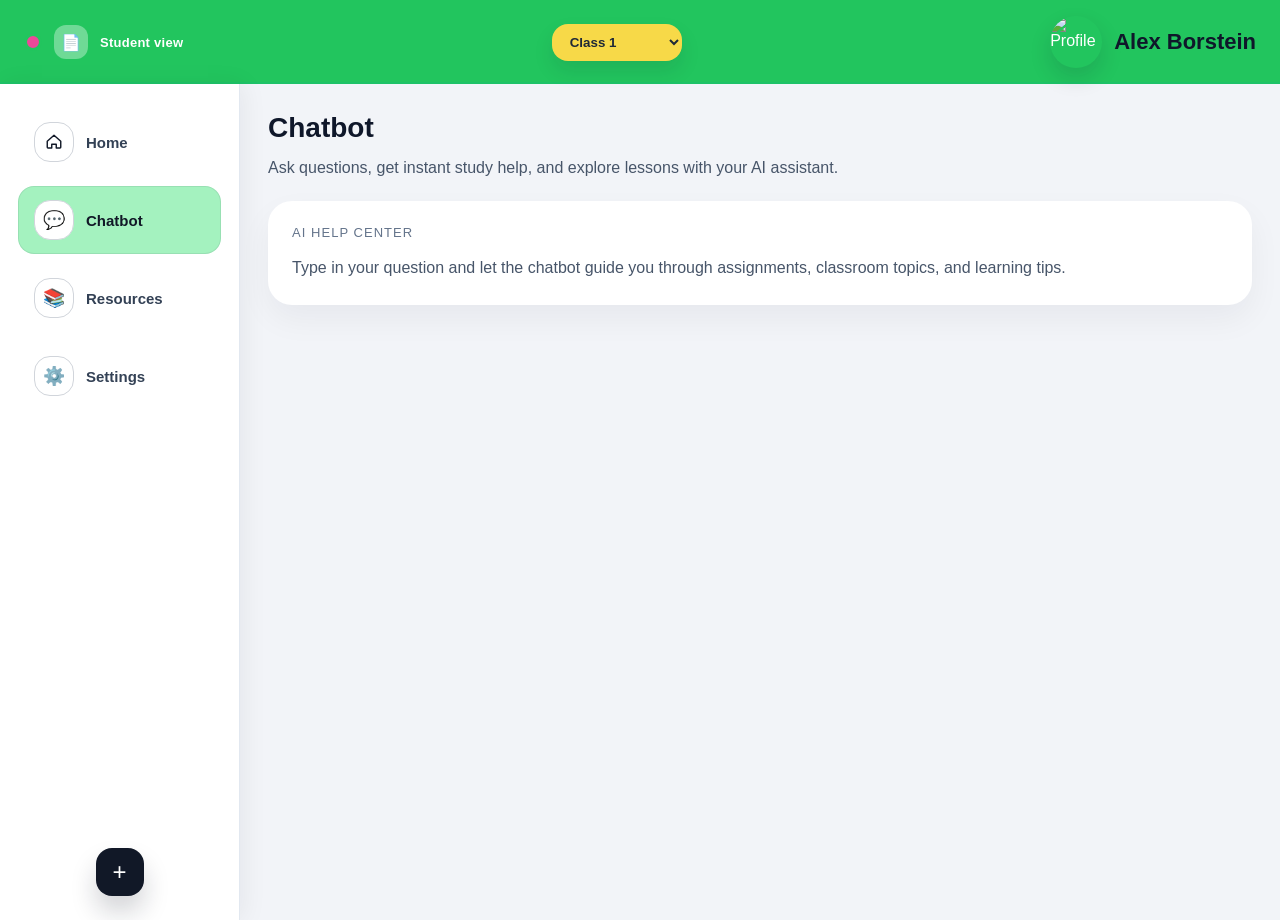
==== chatbot.html @ 2f0c3690 "Made some change Co-authored-by: Copilot <copilot@github.com>" ====
﻿<!DOCTYPE html>
<html>
<head>
  <title>Student Chatbot</title>
  <link rel="stylesheet" href="style.css">
  <link rel="icon" type="image/png" href="assets/logo.png">
</head>

<body>

  <header class="top-bar">
    <div class="top-left">
      <div class="status-dot"></div>
      <div class="top-icon">📄</div>
      <div class="top-label">Student view</div>
    </div>
    <div class="top-center">
      <select class="dropdown">
        <option>Class 1</option>
        <option>Class 2</option>
        <option>Class 3</option>
      </select>
    </div>
    <div class="top-right">
      <img src="assets/profile.png" alt="Profile" class="profile-avatar">
      <span class="profile-name">Alex Borstein</span>
    </div>
  </header>

  <div class="container">
    <aside class="sidebar">
      <nav>
        <a href="index.html" class="nav-item">
          <span class="nav-icon home-icon">
            <svg viewBox="0 0 24 24" fill="none" stroke="currentColor" stroke-width="1.9" stroke-linecap="round" stroke-linejoin="round">
              <path d="M3 11L12 3l9 8v8a1 1 0 0 1-1 1h-5v-5H9v5H4a1 1 0 0 1-1-1v-8Z" />
            </svg>
          </span>
          Home
        </a>
        <a href="chatbot.html" class="nav-item active">
          <span class="nav-icon">💬</span>
          Chatbot
        </a>
        <a href="resources.html" class="nav-item">
          <span class="nav-icon">📚</span>
          Resources
        </a>
        <a href="settings.html" class="nav-item">
          <span class="nav-icon">⚙️</span>
          Settings
        </a>
      </nav>
      <div class="sidebar-footer">
        <button class="add-button">+</button>
      </div>
    </aside>
    <main class="content">
      <div class="page-intro">
        <h1>Chatbot</h1>
        <p>Ask questions, get instant study help, and explore lessons with your AI assistant.</p>
      </div>
      <article class="card">
        <div class="card-title">AI Help Center</div>
        <p class="card-text">Type in your question and let the chatbot guide you through assignments, classroom topics, and learning tips.</p>
      </article>
    </main>
  </div>

</body>
</html>
---- style.css ----
﻿* {
  box-sizing: border-box;
}

body {
  margin: 0;
  font-family: 'Inter', Arial, sans-serif;
  background: #f2f4f8;
  color: #1f2937;
}

button,
input,
select {
  font-family: inherit;
}

.top-bar {
  display: flex;
  align-items: center;
  justify-content: space-between;
  padding: 16px 24px;
  background: #22c55e;
  color: #ffffff;
  min-height: 64px;
  box-shadow: inset 0 -2px 0 rgba(16, 185, 129, 0.25);
}

.top-left,
.top-right {
  display: flex;
  align-items: center;
  gap: 12px;
}

.top-center {
  flex: 1;
  display: flex;
  justify-content: center;
}

.status-dot {
  width: 18px;
  height: 18px;
  border-radius: 50%;
  background: #ec4899;
  border: 3px solid #22c55e;
}

.top-icon {
  width: 34px;
  height: 34px;
  display: grid;
  place-items: center;
  background: rgba(255, 255, 255, 0.35);
  border-radius: 12px;
  font-size: 16px;
}

.top-label {
  font-weight: 700;
  font-size: 13px;
  letter-spacing: 0.02em;
}

.dropdown {
  padding: 10px 14px;
  border-radius: 16px;
  border: none;
  background-color: #f7d948;
  color: #1f2937;
  font-weight: 700;
  min-width: 130px;
  box-shadow: 0 10px 20px rgba(15, 23, 42, 0.1);
}

.profile-avatar {
  width: 52px;
  height: 52px;
  border-radius: 50%;
  object-fit: cover;
  box-shadow: 0 10px 22px rgba(15, 23, 42, 0.14);
}

.profile-name {
  font-size: 22px;
  font-weight: 700;
  color: #0f172a;
}

.container {
  display: grid;
  grid-template-columns: 240px 1fr;
  min-height: calc(100vh - 64px);
}

.sidebar {
  padding: 24px 18px;
  background: #ffffff;
  border-right: 1px solid #e2e8f0;
  box-shadow: 4px 0 24px rgba(15, 23, 42, 0.06);
  display: flex;
  flex-direction: column;
  justify-content: space-between;
}

nav {
  display: flex;
  flex-direction: column;
  gap: 10px;
}

.nav-item {
  display: flex;
  align-items: center;
  gap: 12px;
  padding: 14px 16px;
  border-radius: 16px;
  text-decoration: none;
  color: #334155;
  font-size: 15px;
  font-weight: 700;
  transition: transform 0.2s ease, background 0.2s ease, box-shadow 0.2s ease;
}

.nav-item:hover {
  background: #f4f9f5;
  transform: translateX(2px);
}

.nav-item.active {
  background: #a4f2bf;
  color: #111827;
  box-shadow: inset 0 0 0 1px rgba(15, 23, 42, 0.08);
}

.nav-icon {
  width: 40px;
  height: 40px;
  display: grid;
  place-items: center;
  border-radius: 16px;
  background: #ffffff;
  color: #111827;
  font-size: 18px;
  border: 1px solid #d1d5db;
}

.nav-item.active .nav-icon {
  background: #ffffff;
  border-color: #d1d5db;
}

.nav-item .nav-icon svg {
  width: 18px;
  height: 18px;
}

.sidebar-footer {
  display: flex;
  justify-content: center;
  margin-top: 16px;
}

.add-button {
  width: 48px;
  height: 48px;
  border-radius: 16px;
  border: none;
  background: #111827;
  color: white;
  font-size: 24px;
  cursor: pointer;
  box-shadow: 0 16px 26px rgba(17, 24, 39, 0.18);
}

.content {
  padding: 28px 28px 32px 28px;
}

.page-intro {
  margin-bottom: 20px;
}

.page-intro h1 {
  margin: 0;
  font-size: 28px;
  color: #0f172a;
}

.page-intro p {
  margin: 10px 0 0;
  color: #475569;
  max-width: 620px;
  line-height: 1.7;
}

.card-text {
  margin: 14px 0 0;
  color: #475569;
  line-height: 1.7;
}

.dashboard-grid {
  display: grid;
  gap: 18px;
  grid-template-columns: 1fr 0.9fr;
}

.summary-cards,
.side-cards {
  display: grid;
  gap: 20px;
}

.summary-cards {
  grid-template-columns: repeat(3, minmax(0, 1fr));
}

.card {
  background: white;
  border-radius: 24px;
  padding: 24px;
  box-shadow: 0 14px 32px rgba(15, 23, 42, 0.05);
}

.card-title {
  display: block;
  margin-bottom: 14px;
  font-size: 13px;
  letter-spacing: 0.08em;
  text-transform: uppercase;
  color: #64748b;
}

.progress-card {
  position: relative;
}

.progress-gauge {
  position: relative;
  width: 100%;
  height: 100px;
  border-radius: 90px;
  background: #e2e8f0;
  overflow: hidden;
}

.gauge-fill {
  position: absolute;
  left: 0;
  top: 0;
  bottom: 0;
  width: 98%;
  background: linear-gradient(90deg, #22c55e, #14b8a6);
  border-radius: 90px;
}

.progress-gauge span {
  position: absolute;
  right: 16px;
  top: 50%;
  transform: translateY(-50%);
  font-size: 28px;
  font-weight: 800;
  color: #0f172a;
}

.card-note {
  margin-top: 18px;
  color: #0f172a;
  font-weight: 700;
  letter-spacing: 0.02em;
}

.stat-card p,
.topic-card p,
.assignment-card p {
  margin: 0;
  line-height: 1.7;
  color: #475569;
}

.rings-card {
  display: flex;
  align-items: center;
  justify-content: center;
  min-height: 170px;
}

.ring-list {
  display: flex;
  align-items: center;
  justify-content: space-between;
  gap: 18px;
  width: 100%;
}

.ring-wrap {
  position: relative;
  width: 78px;
  height: 78px;
}

.ring {
  border-radius: 50%;
  position: absolute;
  top: 0;
  left: 0;
}

.ring.outer {
  width: 100%;
  height: 100%;
  opacity: 0.25;
}

.ring.inner {
  width: 48px;
  height: 48px;
  top: 15px;
  left: 15px;
}

.ring.pink.outer { background: #f472b6; }
.ring.pink.inner { background: #ec4899; }

.ring.blue.outer { background: #38bdf8; }
.ring.blue.inner { background: #0ea5e9; }

.ring.green.outer { background: #86efac; }
.ring.green.inner { background: #22c55e; }

.most-asked-card .bar-list {
  display: grid;
  gap: 14px;
}

.bar-item {
  display: flex;
  align-items: center;
  justify-content: space-between;
  padding: 16px;
  border-radius: 18px;
  color: white;
  font-weight: 700;
}

.bar-item.gold {
  background: linear-gradient(135deg, #eab308, #facc15);
}

.bar-item.blue {
  background: linear-gradient(135deg, #3b82f6, #0ea5e9);
}

.bar-item.red {
  background: linear-gradient(135deg, #ec4899, #f43f5e);
}

.bar-item.purple {
  background: linear-gradient(135deg, #a855f7, #d946ef);
}

.bar-item.teal {
  background: linear-gradient(135deg, #14b8a6, #06b6d4);
}

.graph-card {
  grid-column: 1 / -1;
  padding: 26px 26px 24px 26px;
  margin-top: 8px;
}

.graph-card .card-text {
  margin-top: 10px;
}

.graph-chart {
  display: flex;
  align-items: flex-end;
  gap: 8px;
  margin-top: 20px;
  min-height: 180px;
}

.graph-footer {
  margin-top: 16px;
  color: #64748b;
  font-size: 13px;
  letter-spacing: 0.02em;
  text-transform: uppercase;
}

.graph-card-wide {
  grid-column: 1 / -1;
  margin-top: 8px;
  padding: 26px 26px 24px 26px;
}

.subject-grid {
  display: grid;
  grid-template-columns: repeat(auto-fit, minmax(140px, 1fr));
  gap: 24px;
  margin-top: 24px;
}

.subject-item {
  display: flex;
  flex-direction: column;
  gap: 10px;
}

.subject-name {
  font-size: 13px;
  font-weight: 700;
  color: #334155;
}

.subject-bar {
  width: 100%;
  height: 20px;
  background: #e2e8f0;
  border-radius: 12px;
  overflow: hidden;
}

.subject-fill {
  height: 100%;
  background: linear-gradient(90deg, #22c55e, #10b981);
  border-radius: 12px;
}

.subject-score {
  font-size: 14px;
  font-weight: 800;
  color: #0f172a;
}

.time-graph-chart {
  display: flex;
  align-items: flex-end;
  gap: 5px;
  margin-top: 20px;
  min-height: 180px;
  padding: 16px 8px 8px;
  background: #f8fafc;
  border-radius: 16px;
}

.day-bar {
  flex: 1;
  min-height: 40px;
  border-radius: 12px 12px 0 0;
  background: #cbd5e1;
  position: relative;
}

.day-bar.weekend {
  background: #e0e7ff;
}

.day-bar span {
  position: absolute;
  top: 6px;
  left: 50%;
  transform: translateX(-50%);
  font-size: 9px;
  font-weight: 700;
  color: #0f172a;
  width: 100%;
  text-align: center;
}

.time-graph-footer {
  margin-top: 16px;
  color: #64748b;
  font-size: 13px;
  letter-spacing: 0.02em;
  text-transform: uppercase;
}

.search-card input {
  width: 100%;
  padding: 12px 14px;
  margin-top: 14px;
  border-radius: 12px;
  border: 1px solid #cbd5e1;
  background: #f8fafc;
}

.assignment-card {
  display: flex;
  flex-direction: column;
  justify-content: space-between;
  min-height: 210px;
}

.bar {
  flex: 1;
  min-height: 70px;
  border-radius: 16px 16px 0 0;
  background: #cbd5e1;
  position: relative;
}

.bar.highlight,
.bar.active {
  background: linear-gradient(180deg, #22c55e, #0f766e);
}

.bar span {
  position: absolute;
  top: 10px;
  left: 50%;
  transform: translateX(-50%);
  font-size: 10px;
  font-weight: 800;
  color: #0f172a;
}

.bottom-grid {
  display: grid;
  grid-template-columns: 1.4fr 0.95fr;
  gap: 18px;
}

.search-card input {
  width: 100%;
  padding: 14px 16px;
  margin-top: 14px;
  border-radius: 14px;
  border: 1px solid #d1d5db;
  background: #f8fafc;
}

.search-list {
  list-style: none;
  padding: 0;
  margin: 20px 0 0 0;
  display: grid;
  gap: 12px;
}

.search-list li {
  padding: 12px 16px;
  background: #eef2ff;
  border-radius: 14px;
  color: #0f172a;
}

.assignment-card {
  display: flex;
  flex-direction: column;
  justify-content: space-between;
  min-height: 210px;
}

.assignment-title {
  font-size: 13px;
  text-transform: uppercase;
  letter-spacing: 0.08em;
  color: #475569;
  margin-bottom: 14px;
}

.due-text {
  font-size: 15px;
  color: #334155;
  line-height: 1.7;
}

.upload-button {
  margin-top: 16px;
  padding: 12px 18px;
  border-radius: 999px;
  border: none;
  background: #10b981;
  color: white;
  font-weight: 700;
  cursor: pointer;
  transition: background 0.2s ease;
}

.upload-button:hover {
  background: #0f766e;
}

@media (max-width: 1200px) {
  .dashboard-grid {
    grid-template-columns: 1fr;
  }
  .bottom-grid {
    grid-template-columns: 1fr;
  }
  .summary-cards {
    grid-template-columns: 1fr;
  }
  .top-bar {
    flex-wrap: wrap;
    gap: 14px;
  }
  .container {
    grid-template-columns: 1fr;
  }
}
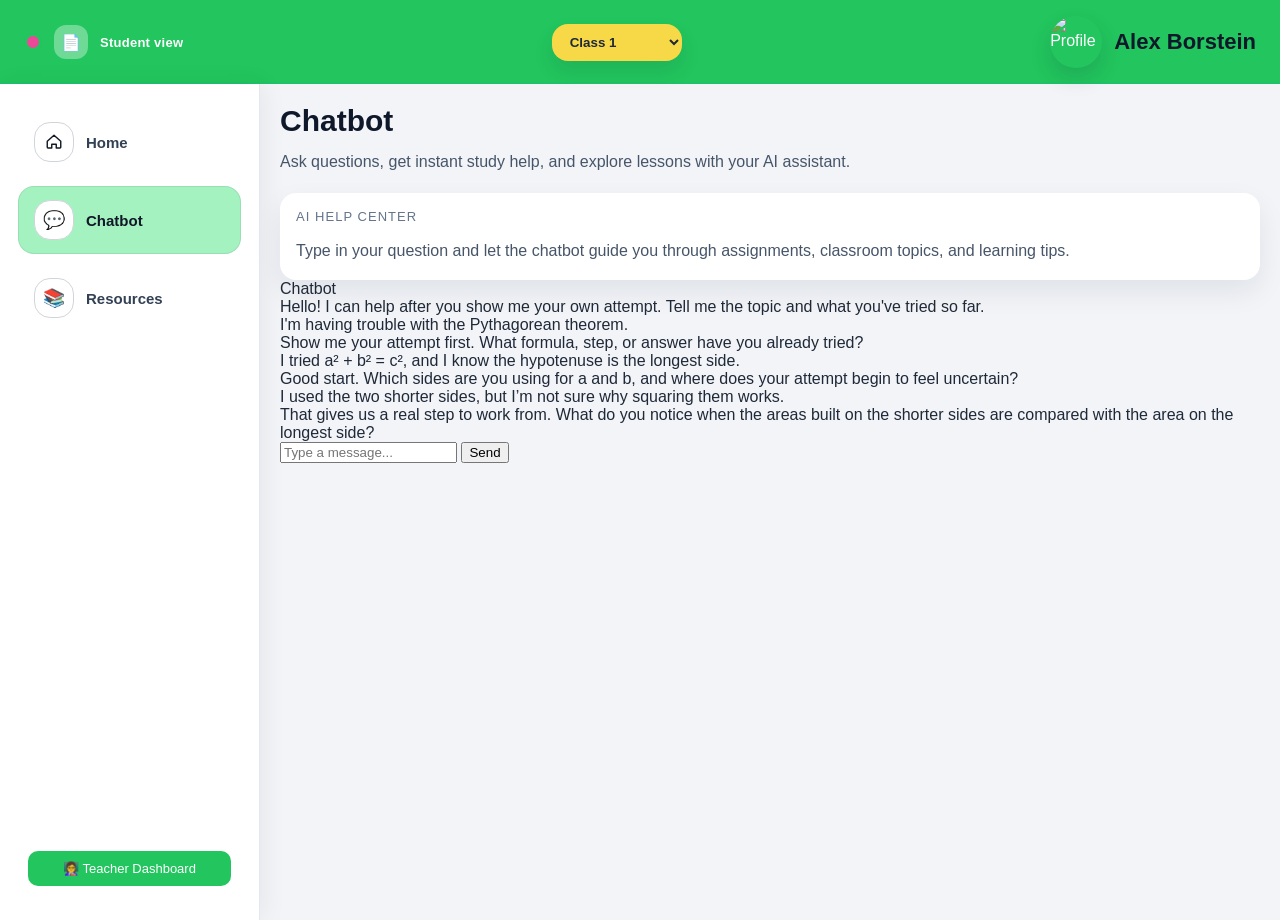
==== commit cc942c00: ""fixed framing issues and removed setting page"" ====
--- a/chatbot.html
+++ b/chatbot.html
@@ -2,9 +2,104 @@
 <html>
 <head>
   <title>Student Chatbot</title>
-  <link rel="stylesheet" href="style.css">
+  <link rel="stylesheet" href="css/style.css">
+  <link rel="stylesheet" href="css/chatbot.css">
   <link rel="icon" type="image/png" href="assets/logo.png">
 </head>
+
+<script>
+const tutorState = {
+    currentTopic: null,
+    hasAttempt: false
+};
+
+function sendMessage() {
+    let input = document.getElementById("userInput");
+    let message = input.value.trim();
+    if (message === "") return;
+
+    appendMessage("user", message);
+    input.value = "";
+
+    setTimeout(() => {
+        appendMessage("bot", generateSocraticReply(message));
+    }, 250);
+}
+
+function appendMessage(role, text) {
+    let chat = document.getElementById("chatMessages");
+    let msg = document.createElement("div");
+    msg.className = role;
+    msg.innerText = text;
+    chat.appendChild(msg);
+    chat.scrollTop = chat.scrollHeight;
+}
+
+function generateSocraticReply(text) {
+    let normalized = text.toLowerCase();
+    let detectedTopic = extractTopic(normalized);
+    let topic = detectedTopic || tutorState.currentTopic;
+    let hasAttempt = detectAttempt(normalized);
+    let asksForHelp = /\b(stuck|don't understand|dont understand|can't|cant|help me|how do i|how do we|why|what is|explain|solve|answer)\b/.test(normalized);
+    let lowEffortUncertainty = /\b(i'm not sure|im not sure|i'm lost|im lost|i don't know|idk|not sure)\b/.test(normalized);
+
+    if (detectedTopic) {
+        tutorState.currentTopic = detectedTopic;
+    }
+
+    if (hasAttempt) {
+        tutorState.hasAttempt = true;
+    }
+
+    if (/\b(hello|hi|hey|good morning|good afternoon|good evening)\b/.test(normalized)) {
+        return "Hi! What topic are you working on today? Try sharing what you think the answer might be or the step you already tried.";
+    }
+
+    if (/\b(thank|thanks|great|ok|okay|nice)\b/.test(normalized)) {
+        return "You’re welcome! Is there another step you want to explore or another topic you'd like to review?";
+    }
+
+    if ((asksForHelp || lowEffortUncertainty) && !tutorState.hasAttempt) {
+        if (topic) {
+            return `Before I help with ${topic}, show me your own attempt first. What answer did you try, or what first step have you already taken?`;
+        }
+        return "Show me your own attempt first. Tell me the topic, what answer you tried, or the first step you worked on.";
+    }
+
+    if (hasAttempt) {
+        if (topic) {
+            return `Nice, that gives us something to work with for ${topic}. Which part of your attempt feels strongest, and where do you think it starts to go off track?`;
+        }
+        return "Good, now we have an attempt to build from. Which step felt right, and where did you start getting stuck?";
+    }
+
+    if (/\b(i know|i understand|i think|i learned|i remember|i believe)\b/.test(normalized)) {
+        if (topic) {
+            return `That’s a useful start for ${topic}. What step would you try next before asking for the full explanation?`;
+        }
+        return "That’s a useful start. What step would you try next before asking for the full explanation?";
+    }
+
+    return topic
+        ? `What have you tried so far for ${topic}? I’ll jump in once you show me a step or an answer you already worked on.`
+        : "Tell me the topic and show me a step, idea, or answer you already tried so I can guide you from there.";
+}
+
+function extractTopic(text) {
+    let topics = ["pythagorean theorem", "triangle", "equation", "grammar", "essay", "photosynthesis", "algebra", "history", "chemistry", "fractions"];
+    for (let topic of topics) {
+        if (text.includes(topic)) return topic;
+    }
+    let match = text.match(/\b(on|about|with|in) ([a-z ]+)\b/);
+    return match ? match[2].trim() : null;
+}
+
+function detectAttempt(text) {
+    return /\b(i tried|i think|my answer|my attempt|i got|i used|i solved|i wrote|i worked out|i calculated|i started|first i|i know|i believe|i found|i did)\b/.test(text)
+        || /\d/.test(text)
+        || /[=+\-*/^]/.test(text);
+}
+</script>
 
 <body>
 
@@ -46,14 +141,10 @@
           <span class="nav-icon">📚</span>
           Resources
         </a>
-        <a href="settings.html" class="nav-item">
-          <span class="nav-icon">⚙️</span>
-          Settings
-        </a>
       </nav>
-      <div class="sidebar-footer">
-        <button class="add-button">+</button>
-      </div>
+      <a href="teacher-dashboard.html" class="teacher-btn">
+        👩‍🏫 Teacher Dashboard
+      </a>
     </aside>
     <main class="content">
       <div class="page-intro">
@@ -64,7 +155,28 @@
         <div class="card-title">AI Help Center</div>
         <p class="card-text">Type in your question and let the chatbot guide you through assignments, classroom topics, and learning tips.</p>
       </article>
+          <div class="chatbox">
+
+      <div class="chat-header">Chatbot</div>
+
+      <div class="chat-messages" id="chatMessages">
+        <div class="bot">Hello! I can help after you show me your own attempt. Tell me the topic and what you've tried so far.</div>
+        <div class="user">I'm having trouble with the Pythagorean theorem.</div>
+        <div class="bot">Show me your attempt first. What formula, step, or answer have you already tried?</div>
+        <div class="user">I tried a² + b² = c², and I know the hypotenuse is the longest side.</div>
+        <div class="bot">Good start. Which sides are you using for a and b, and where does your attempt begin to feel uncertain?</div>
+        <div class="user">I used the two shorter sides, but I’m not sure why squaring them works.</div>
+        <div class="bot">That gives us a real step to work from. What do you notice when the areas built on the shorter sides are compared with the area on the longest side?</div>
+      </div>
+
+      <div class="chat-input">
+        <input type="text" id="userInput" placeholder="Type a message...">
+        <button onclick="sendMessage()">Send</button>
+      </div>
     </main>
+
+
+  </div>
   </div>
 
 </body>
--- a/css/style.css
+++ b/css/style.css
@@ -0,0 +1,268 @@
+﻿* {
+  box-sizing: border-box;
+}
+
+body {
+  margin: 0;
+  font-family: 'Inter', Arial, sans-serif;
+  background: #f2f4f8;
+  color: #1f2937;
+}
+
+button,
+input,
+select {
+  font-family: inherit;
+}
+
+.top-bar {
+  display: flex;
+  align-items: center;
+  justify-content: space-between;
+  padding: 16px 24px;
+  background: #22c55e;
+  color: #ffffff;
+  min-height: 64px;
+  box-shadow: inset 0 -2px 0 rgba(16, 185, 129, 0.25);
+}
+
+.top-left,
+.top-right {
+  display: flex;
+  align-items: center;
+  gap: 12px;
+}
+
+.top-center {
+  flex: 1;
+  display: flex;
+  justify-content: center;
+}
+
+.status-dot {
+  width: 18px;
+  height: 18px;
+  border-radius: 50%;
+  background: #ec4899;
+  border: 3px solid #22c55e;
+}
+
+.top-icon {
+  width: 34px;
+  height: 34px;
+  display: grid;
+  place-items: center;
+  background: rgba(255, 255, 255, 0.35);
+  border-radius: 12px;
+  font-size: 16px;
+}
+
+.top-label {
+  font-weight: 700;
+  font-size: 13px;
+  letter-spacing: 0.02em;
+}
+
+.dropdown {
+  padding: 10px 14px;
+  border-radius: 16px;
+  border: none;
+  background-color: #f7d948;
+  color: #1f2937;
+  font-weight: 700;
+  min-width: 130px;
+  box-shadow: 0 10px 20px rgba(15, 23, 42, 0.1);
+}
+
+.profile-avatar {
+  width: 52px;
+  height: 52px;
+  border-radius: 50%;
+  object-fit: cover;
+  box-shadow: 0 10px 22px rgba(15, 23, 42, 0.14);
+}
+
+.profile-name {
+  font-size: 22px;
+  font-weight: 700;
+  color: #0f172a;
+}
+
+.container {
+  display: grid;
+  grid-template-columns: 240px 1fr;
+  min-height: calc(100vh - 64px);
+}
+
+.sidebar {
+  padding: 24px 18px;
+  background: #ffffff;
+  border-right: 1px solid #e2e8f0;
+  box-shadow: 4px 0 24px rgba(15, 23, 42, 0.06);
+  display: flex;
+  flex-direction: column;
+  justify-content: space-between;
+}
+
+nav {
+  display: flex;
+  flex-direction: column;
+  gap: 10px;
+}
+
+.container {
+  display: grid;
+  grid-template-columns: 260px minmax(0, 1fr);
+  min-height: calc(100vh - 64px);
+}
+
+@media (max-width: 1000px) {
+  .container {
+    grid-template-columns: 1fr;
+  }
+}
+
+.nav-item {
+  display: flex;
+  align-items: center;
+  gap: 12px;
+  padding: 14px 16px;
+  border-radius: 16px;
+  text-decoration: none;
+  color: #334155;
+  font-size: 15px;
+  font-weight: 700;
+  transition: transform 0.2s ease, background 0.2s ease, box-shadow 0.2s ease;
+}
+
+.nav-item:hover {
+  background: #f4f9f5;
+  transform: translateX(2px);
+}
+
+.nav-item.active {
+  background: #a4f2bf;
+  color: #111827;
+  box-shadow: inset 0 0 0 1px rgba(15, 23, 42, 0.08);
+}
+
+.nav-icon {
+  width: 40px;
+  height: 40px;
+  display: grid;
+  place-items: center;
+  border-radius: 16px;
+  background: #ffffff;
+  color: #111827;
+  font-size: 18px;
+  border: 1px solid #d1d5db;
+}
+
+.nav-item.active .nav-icon {
+  background: #ffffff;
+  border-color: #d1d5db;
+}
+
+.nav-item .nav-icon svg {
+  width: 18px;
+  height: 18px;
+}
+
+.sidebar-footer {
+  display: flex;
+  justify-content: center;
+  margin-top: 16px;
+}
+
+.add-button {
+  width: 48px;
+  height: 48px;
+  border-radius: 16px;
+  border: none;
+  background: #111827;
+  color: white;
+  font-size: 24px;
+  cursor: pointer;
+  box-shadow: 0 16px 26px rgba(17, 24, 39, 0.18);
+}
+
+
+.content {
+  padding: 20px 20px 28px;
+}
+
+.page-intro {
+  margin-bottom: 18px;
+}
+
+.page-intro h1 {
+  margin: 0;
+  font-size: 30px;
+  color: #0f172a;
+}
+
+.page-intro p {
+  margin: 10px 0 0;
+  color: #475569;
+  max-width: 620px;
+  line-height: 1.7;
+}
+
+.card-text {
+  margin: 12px 0 0;
+  color: #475569;
+  line-height: 1.6;
+}
+
+.dashboard-grid {
+  display: grid;
+  gap: 22px;
+  grid-template-columns: 1.1fr 1fr;
+}
+
+.summary-cards,
+.side-cards {
+  display: grid;
+  gap: 18px;
+}
+
+.summary-cards {
+  grid-template-columns: repeat(2, minmax(0, 1fr));
+}
+
+.card {
+  background: white;
+  border-radius: 16px;
+  padding: 16px;
+  box-shadow: 0 12px 28px rgba(15, 23, 42, 0.08);
+}
+
+.card-title {
+  display: block;
+  margin-bottom: 14px;
+  font-size: 13px;
+  letter-spacing: 0.08em;
+  text-transform: uppercase;
+  color: #64748b;
+}
+
+.teacher-btn {
+  display: flex;
+  align-items: center;
+  justify-content: center;
+  padding: 10px 12px;
+  margin: 10px;
+  background: #22c55e;
+  color: white;
+  border-radius: 10px;
+  font-size: 13px;
+  text-decoration: none;
+  font-weight: 500;
+  transition: 0.2s ease;
+}
+
+.teacher-btn:hover {
+  background: #16a34a;
+  transform: translateY(-2px);
+}
+
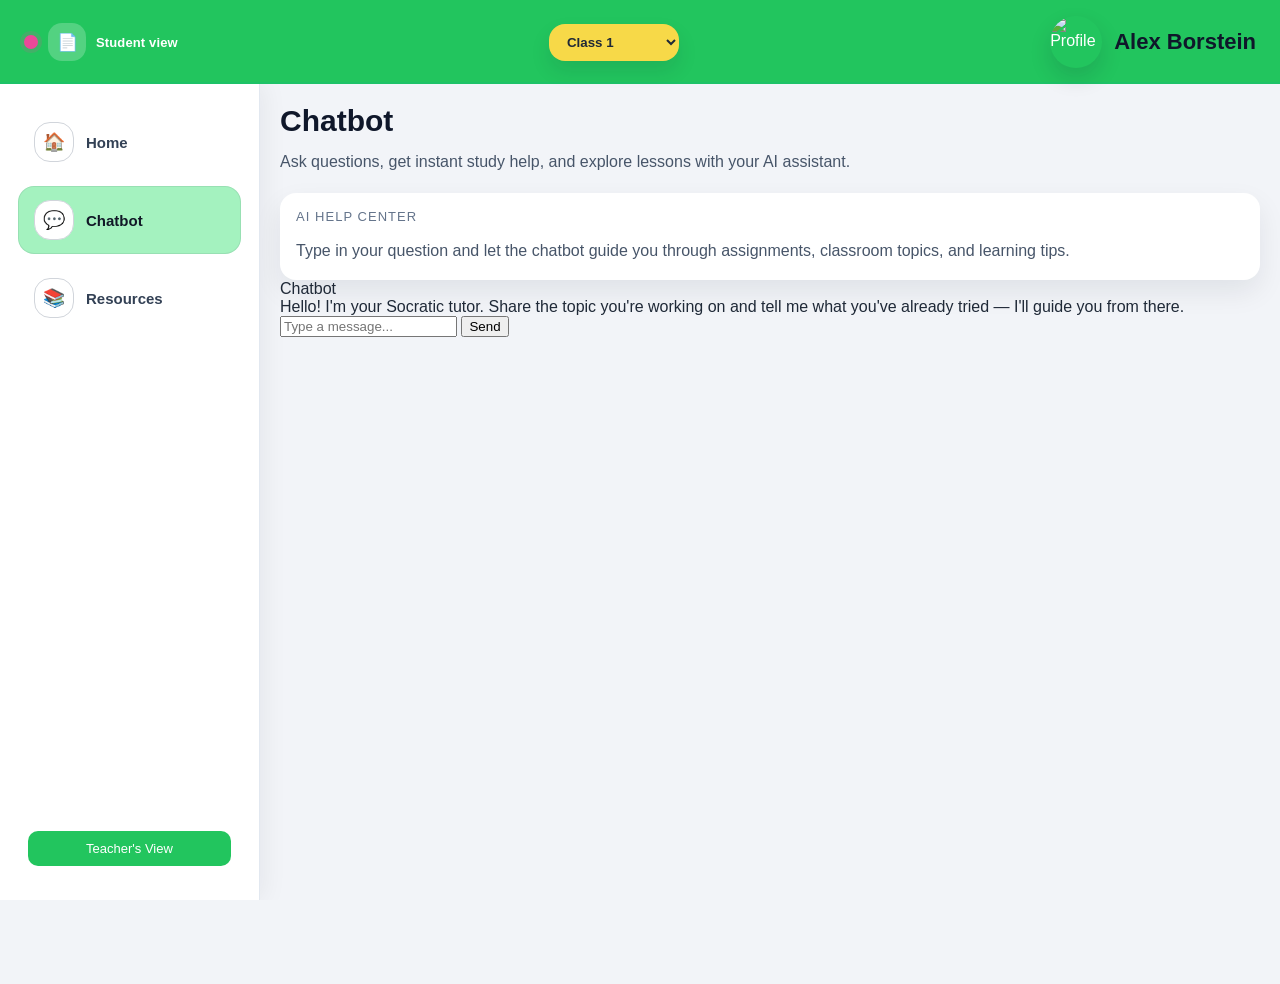
==== commit ca583289: "Merge branch 'main' of https://github.com/emaans101/Secure-AI-Project" ====
--- a/chatbot.html
+++ b/chatbot.html
@@ -7,100 +7,6 @@
   <link rel="icon" type="image/png" href="assets/logo.png">
 </head>
 
-<script>
-const tutorState = {
-    currentTopic: null,
-    hasAttempt: false
-};
-
-function sendMessage() {
-    let input = document.getElementById("userInput");
-    let message = input.value.trim();
-    if (message === "") return;
-
-    appendMessage("user", message);
-    input.value = "";
-
-    setTimeout(() => {
-        appendMessage("bot", generateSocraticReply(message));
-    }, 250);
-}
-
-function appendMessage(role, text) {
-    let chat = document.getElementById("chatMessages");
-    let msg = document.createElement("div");
-    msg.className = role;
-    msg.innerText = text;
-    chat.appendChild(msg);
-    chat.scrollTop = chat.scrollHeight;
-}
-
-function generateSocraticReply(text) {
-    let normalized = text.toLowerCase();
-    let detectedTopic = extractTopic(normalized);
-    let topic = detectedTopic || tutorState.currentTopic;
-    let hasAttempt = detectAttempt(normalized);
-    let asksForHelp = /\b(stuck|don't understand|dont understand|can't|cant|help me|how do i|how do we|why|what is|explain|solve|answer)\b/.test(normalized);
-    let lowEffortUncertainty = /\b(i'm not sure|im not sure|i'm lost|im lost|i don't know|idk|not sure)\b/.test(normalized);
-
-    if (detectedTopic) {
-        tutorState.currentTopic = detectedTopic;
-    }
-
-    if (hasAttempt) {
-        tutorState.hasAttempt = true;
-    }
-
-    if (/\b(hello|hi|hey|good morning|good afternoon|good evening)\b/.test(normalized)) {
-        return "Hi! What topic are you working on today? Try sharing what you think the answer might be or the step you already tried.";
-    }
-
-    if (/\b(thank|thanks|great|ok|okay|nice)\b/.test(normalized)) {
-        return "You’re welcome! Is there another step you want to explore or another topic you'd like to review?";
-    }
-
-    if ((asksForHelp || lowEffortUncertainty) && !tutorState.hasAttempt) {
-        if (topic) {
-            return `Before I help with ${topic}, show me your own attempt first. What answer did you try, or what first step have you already taken?`;
-        }
-        return "Show me your own attempt first. Tell me the topic, what answer you tried, or the first step you worked on.";
-    }
-
-    if (hasAttempt) {
-        if (topic) {
-            return `Nice, that gives us something to work with for ${topic}. Which part of your attempt feels strongest, and where do you think it starts to go off track?`;
-        }
-        return "Good, now we have an attempt to build from. Which step felt right, and where did you start getting stuck?";
-    }
-
-    if (/\b(i know|i understand|i think|i learned|i remember|i believe)\b/.test(normalized)) {
-        if (topic) {
-            return `That’s a useful start for ${topic}. What step would you try next before asking for the full explanation?`;
-        }
-        return "That’s a useful start. What step would you try next before asking for the full explanation?";
-    }
-
-    return topic
-        ? `What have you tried so far for ${topic}? I’ll jump in once you show me a step or an answer you already worked on.`
-        : "Tell me the topic and show me a step, idea, or answer you already tried so I can guide you from there.";
-}
-
-function extractTopic(text) {
-    let topics = ["pythagorean theorem", "triangle", "equation", "grammar", "essay", "photosynthesis", "algebra", "history", "chemistry", "fractions"];
-    for (let topic of topics) {
-        if (text.includes(topic)) return topic;
-    }
-    let match = text.match(/\b(on|about|with|in) ([a-z ]+)\b/);
-    return match ? match[2].trim() : null;
-}
-
-function detectAttempt(text) {
-    return /\b(i tried|i think|my answer|my attempt|i got|i used|i solved|i wrote|i worked out|i calculated|i started|first i|i know|i believe|i found|i did)\b/.test(text)
-        || /\d/.test(text)
-        || /[=+\-*/^]/.test(text);
-}
-</script>
-
 <body>
 
   <header class="top-bar">
@@ -109,6 +15,7 @@
       <div class="top-icon">📄</div>
       <div class="top-label">Student view</div>
     </div>
+
     <div class="top-center">
       <select class="dropdown">
         <option>Class 1</option>
@@ -116,6 +23,7 @@
         <option>Class 3</option>
       </select>
     </div>
+
     <div class="top-right">
       <img src="assets/profile.png" alt="Profile" class="profile-avatar">
       <span class="profile-name">Alex Borstein</span>
@@ -126,58 +34,175 @@
     <aside class="sidebar">
       <nav>
         <a href="index.html" class="nav-item">
-          <span class="nav-icon home-icon">
-            <svg viewBox="0 0 24 24" fill="none" stroke="currentColor" stroke-width="1.9" stroke-linecap="round" stroke-linejoin="round">
-              <path d="M3 11L12 3l9 8v8a1 1 0 0 1-1 1h-5v-5H9v5H4a1 1 0 0 1-1-1v-8Z" />
-            </svg>
-          </span>
+          <span class="nav-icon">🏠</span>
           Home
         </a>
+
         <a href="chatbot.html" class="nav-item active">
           <span class="nav-icon">💬</span>
           Chatbot
         </a>
+
         <a href="resources.html" class="nav-item">
           <span class="nav-icon">📚</span>
           Resources
         </a>
+
       </nav>
+
       <a href="teacher-dashboard.html" class="teacher-btn">
-        👩‍🏫 Teacher Dashboard
+        Teacher's View
       </a>
     </aside>
+
     <main class="content">
       <div class="page-intro">
         <h1>Chatbot</h1>
         <p>Ask questions, get instant study help, and explore lessons with your AI assistant.</p>
       </div>
+
       <article class="card">
         <div class="card-title">AI Help Center</div>
-        <p class="card-text">Type in your question and let the chatbot guide you through assignments, classroom topics, and learning tips.</p>
+        <p class="card-text">
+          Type in your question and let the chatbot guide you through assignments, classroom topics, and learning tips.
+        </p>
       </article>
-          <div class="chatbox">
-
-      <div class="chat-header">Chatbot</div>
-
-      <div class="chat-messages" id="chatMessages">
-        <div class="bot">Hello! I can help after you show me your own attempt. Tell me the topic and what you've tried so far.</div>
-        <div class="user">I'm having trouble with the Pythagorean theorem.</div>
-        <div class="bot">Show me your attempt first. What formula, step, or answer have you already tried?</div>
-        <div class="user">I tried a² + b² = c², and I know the hypotenuse is the longest side.</div>
-        <div class="bot">Good start. Which sides are you using for a and b, and where does your attempt begin to feel uncertain?</div>
-        <div class="user">I used the two shorter sides, but I’m not sure why squaring them works.</div>
-        <div class="bot">That gives us a real step to work from. What do you notice when the areas built on the shorter sides are compared with the area on the longest side?</div>
-      </div>
-
-      <div class="chat-input">
-        <input type="text" id="userInput" placeholder="Type a message...">
-        <button onclick="sendMessage()">Send</button>
+
+      <div class="chatbox">
+        <div class="chat-header">Chatbot</div>
+
+        <div class="chat-messages" id="chatMessages">
+          <div class="bot">
+            Hello! I'm your Socratic tutor. Share the topic you're working on and tell me what you've already tried — I'll guide you from there.
+          </div>
+        </div>
+
+        <div class="chat-input">
+          <input type="text" id="userInput" placeholder="Type a message..." autocomplete="off">
+          <button id="sendBtn" onclick="sendMessage()">Send</button>
+        </div>
       </div>
     </main>
-
-
   </div>
-  </div>
+
+<script>
+  // ✅ Backend URL (your Python/Flask server)
+  const API_URL = "http://127.0.0.1:5000/chat";
+
+  const chatMessages = document.getElementById("chatMessages");
+  const userInput = document.getElementById("userInput");
+  const sendBtn = document.getElementById("sendBtn");
+
+  const conversationHistory = [];
+
+  function appendMessage(role, text) {
+    const msg = document.createElement("div");
+    msg.className = role;
+    msg.innerText = text;
+    chatMessages.appendChild(msg);
+    chatMessages.scrollTop = chatMessages.scrollHeight;
+  }
+
+  function setLoading(isLoading) {
+    sendBtn.disabled = isLoading;
+    userInput.disabled = isLoading;
+    sendBtn.textContent = isLoading ? "..." : "Send";
+  }
+
+  let typingBubble = null;
+
+  function showTyping() {
+    typingBubble = document.createElement("div");
+    typingBubble.className = "bot typing-indicator";
+    typingBubble.innerHTML = "<span></span><span></span><span></span>";
+    chatMessages.appendChild(typingBubble);
+  }
+
+  function hideTyping() {
+    if (typingBubble) {
+      typingBubble.remove();
+      typingBubble = null;
+    }
+  }
+
+  async function sendMessage() {
+    const message = userInput.value.trim();
+    if (!message) return;
+
+    appendMessage("user", message);
+    userInput.value = "";
+
+    conversationHistory.push({ role: "user", content: message });
+
+    setLoading(true);
+    showTyping();
+
+    try {
+      const response = await fetch(API_URL, {
+        method: "POST",
+        headers: {
+          "Content-Type": "application/json"
+        },
+        body: JSON.stringify({
+          message: message,
+          history: conversationHistory
+        })
+      });
+
+      if (!response.ok) {
+        const err = await response.json();
+        throw new Error(err.error || "Server error");
+      }
+
+      const data = await response.json();
+      const reply = data.reply;
+
+      conversationHistory.push({ role: "assistant", content: reply });
+
+      hideTyping();
+      appendMessage("bot", reply);
+
+    } catch (error) {
+      hideTyping();
+      appendMessage("bot", "⚠️ Error connecting to server.");
+      console.error(error);
+    } finally {
+      setLoading(false);
+      userInput.focus();
+    }
+  }
+
+  userInput.addEventListener("keydown", (e) => {
+    if (e.key === "Enter" && !e.shiftKey) {
+      e.preventDefault();
+      sendMessage();
+    }
+  });
+</script>
+
+<style>
+  .typing-indicator {
+    display: flex;
+    gap: 4px;
+    padding: 10px;
+  }
+
+  .typing-indicator span {
+    width: 7px;
+    height: 7px;
+    border-radius: 50%;
+    background: #666;
+    animation: bounce 1.2s infinite ease-in-out;
+  }
+
+  .typing-indicator span:nth-child(2) { animation-delay: 0.2s; }
+  .typing-indicator span:nth-child(3) { animation-delay: 0.4s; }
+
+  @keyframes bounce {
+    0%, 80%, 100% { transform: translateY(0); opacity: 0.4; }
+    40% { transform: translateY(-6px); opacity: 1; }
+  }
+</style>
 
 </body>
-</html>
+</html>
--- a/css/style.css
+++ b/css/style.css
@@ -2,8 +2,15 @@
   box-sizing: border-box;
 }
 
+:root {
+  --top-bar-height: 84px;
+  --sidebar-width: 260px;
+}
+
 body {
   margin: 0;
+  height: 100vh;
+  overflow: hidden;
   font-family: 'Inter', Arial, sans-serif;
   background: #f2f4f8;
   color: #1f2937;
@@ -16,13 +23,18 @@
 }
 
 .top-bar {
+  position: fixed;
+  top: 0;
+  left: 0;
+  right: 0;
+  z-index: 1000;
   display: flex;
   align-items: center;
   justify-content: space-between;
   padding: 16px 24px;
+  height: var(--top-bar-height);
   background: #22c55e;
   color: #ffffff;
-  min-height: 64px;
   box-shadow: inset 0 -2px 0 rgba(16, 185, 129, 0.25);
 }
 
@@ -33,6 +45,10 @@
   gap: 12px;
 }
 
+.top-left {
+  gap: 10px;
+}
+
 .top-center {
   flex: 1;
   display: flex;
@@ -40,27 +56,50 @@
 }
 
 .status-dot {
-  width: 18px;
-  height: 18px;
+  width: 14px;
+  height: 14px;
   border-radius: 50%;
   background: #ec4899;
-  border: 3px solid #22c55e;
+  box-shadow: 0 0 0 4px rgba(236, 72, 153, 0.16);
+}
+
+.top-chip {
+  display: flex;
+  align-items: center;
+  gap: 12px;
+  padding: 8px 14px 8px 8px;
+  border-radius: 18px;
+  background: rgba(255, 255, 255, 0.12);
+  box-shadow: inset 0 0 0 1px rgba(255, 255, 255, 0.12);
 }
 
 .top-icon {
-  width: 34px;
-  height: 34px;
+  width: 38px;
+  height: 38px;
   display: grid;
   place-items: center;
-  background: rgba(255, 255, 255, 0.35);
-  border-radius: 12px;
-  font-size: 16px;
+  background: rgba(255, 255, 255, 0.22);
+  border-radius: 14px;
+  font-size: 17px;
+}
+
+.top-copy {
+  display: flex;
+  flex-direction: column;
+  gap: 1px;
 }
 
 .top-label {
   font-weight: 700;
   font-size: 13px;
-  letter-spacing: 0.02em;
+  letter-spacing: 0.01em;
+}
+
+.top-subtitle {
+  font-size: 11px;
+  color: rgba(255, 255, 255, 0.8);
+  letter-spacing: 0.04em;
+  text-transform: uppercase;
 }
 
 .dropdown {
@@ -90,8 +129,10 @@
 
 .container {
   display: grid;
-  grid-template-columns: 240px 1fr;
-  min-height: calc(100vh - 64px);
+  grid-template-columns: var(--sidebar-width) minmax(0, 1fr);
+  margin-top: var(--top-bar-height);
+  height: calc(100vh - var(--top-bar-height));
+  overflow: hidden;
 }
 
 .sidebar {
@@ -102,6 +143,8 @@
   display: flex;
   flex-direction: column;
   justify-content: space-between;
+  height: 100%;
+  overflow-y: auto;
 }
 
 nav {
@@ -110,15 +153,17 @@
   gap: 10px;
 }
 
-.container {
-  display: grid;
-  grid-template-columns: 260px minmax(0, 1fr);
-  min-height: calc(100vh - 64px);
-}
-
 @media (max-width: 1000px) {
-  .container {
-    grid-template-columns: 1fr;
+  :root {
+    --sidebar-width: 220px;
+  }
+
+  .top-bar {
+    padding: 12px 14px;
+  }
+
+  .profile-name {
+    font-size: 16px;
   }
 }
 
@@ -189,6 +234,8 @@
 
 .content {
   padding: 20px 20px 28px;
+  height: 100%;
+  overflow-y: auto;
 }
 
 .page-intro {
@@ -217,7 +264,18 @@
 .dashboard-grid {
   display: grid;
   gap: 22px;
-  grid-template-columns: 1.1fr 1fr;
+  grid-template-columns: minmax(0, 1.15fr) minmax(0, 1fr) minmax(260px, 0.9fr);
+  grid-template-areas:
+    "progress rings topics"
+    "graph graph assignment"
+    "search search side"
+    "subject study side";
+  align-items: start;
+}
+
+.dashboard-grid > .card,
+.dashboard-grid > .side-cards {
+  height: 100%;
 }
 
 .summary-cards,
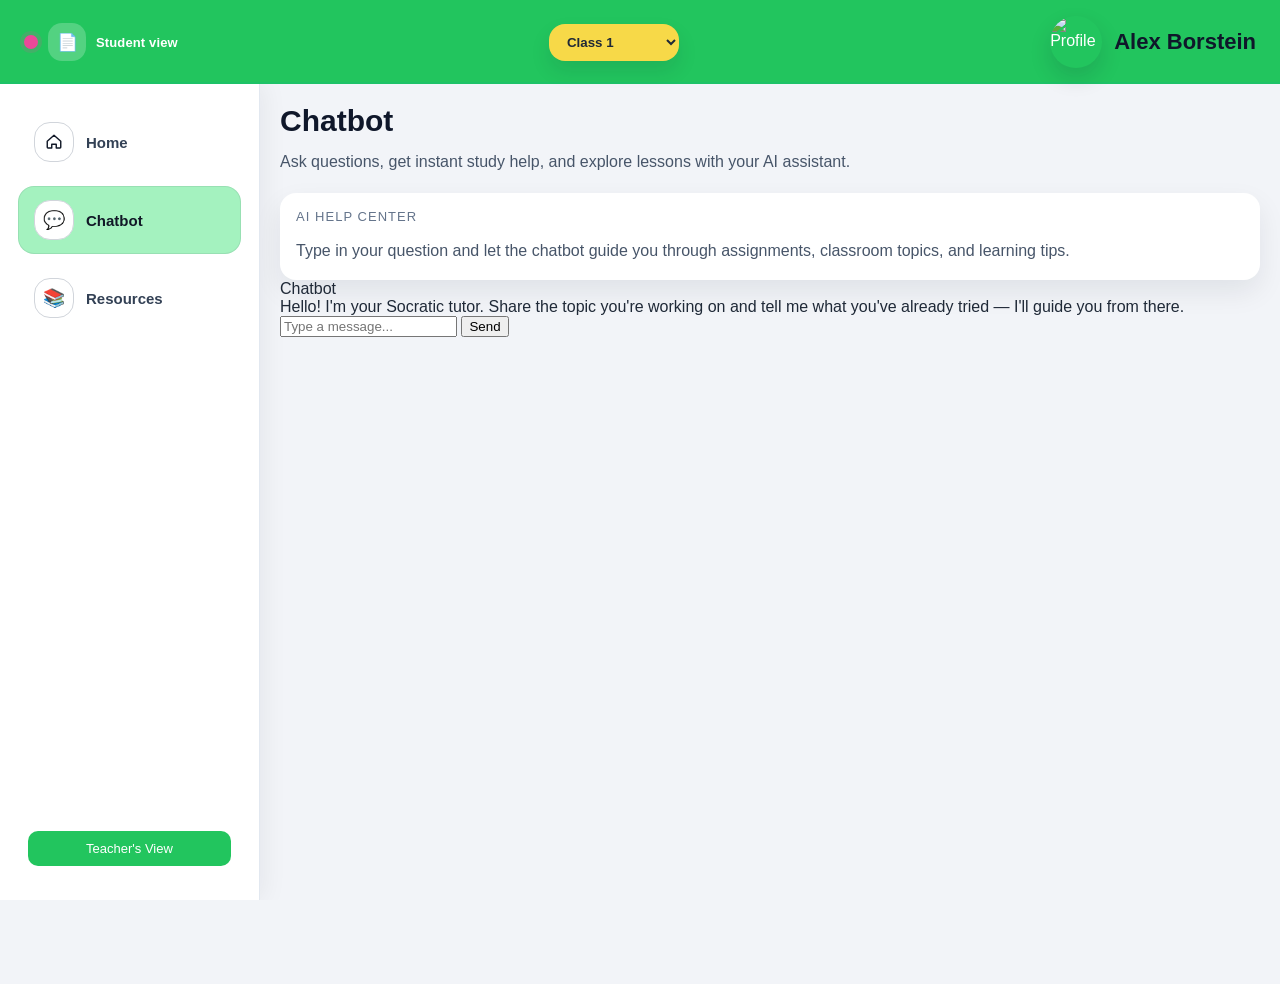
==== commit b32ebd1a: "Changed the design of the homepage" ====
--- a/chatbot.html
+++ b/chatbot.html
@@ -1,6 +1,7 @@
 ﻿<!DOCTYPE html>
 <html>
 <head>
+  <meta charset="UTF-8">
   <title>Student Chatbot</title>
   <link rel="stylesheet" href="css/style.css">
   <link rel="stylesheet" href="css/chatbot.css">
@@ -34,7 +35,11 @@
     <aside class="sidebar">
       <nav>
         <a href="index.html" class="nav-item">
-          <span class="nav-icon">🏠</span>
+          <span class="nav-icon home-icon">
+            <svg viewBox="0 0 24 24" fill="none" stroke="currentColor" stroke-width="1.9" stroke-linecap="round" stroke-linejoin="round">
+              <path d="M3 11L12 3l9 8v8a1 1 0 0 1-1 1h-5v-5H9v5H4a1 1 0 0 1-1-1v-8Z" />
+            </svg>
+          </span>
           Home
         </a>
 
